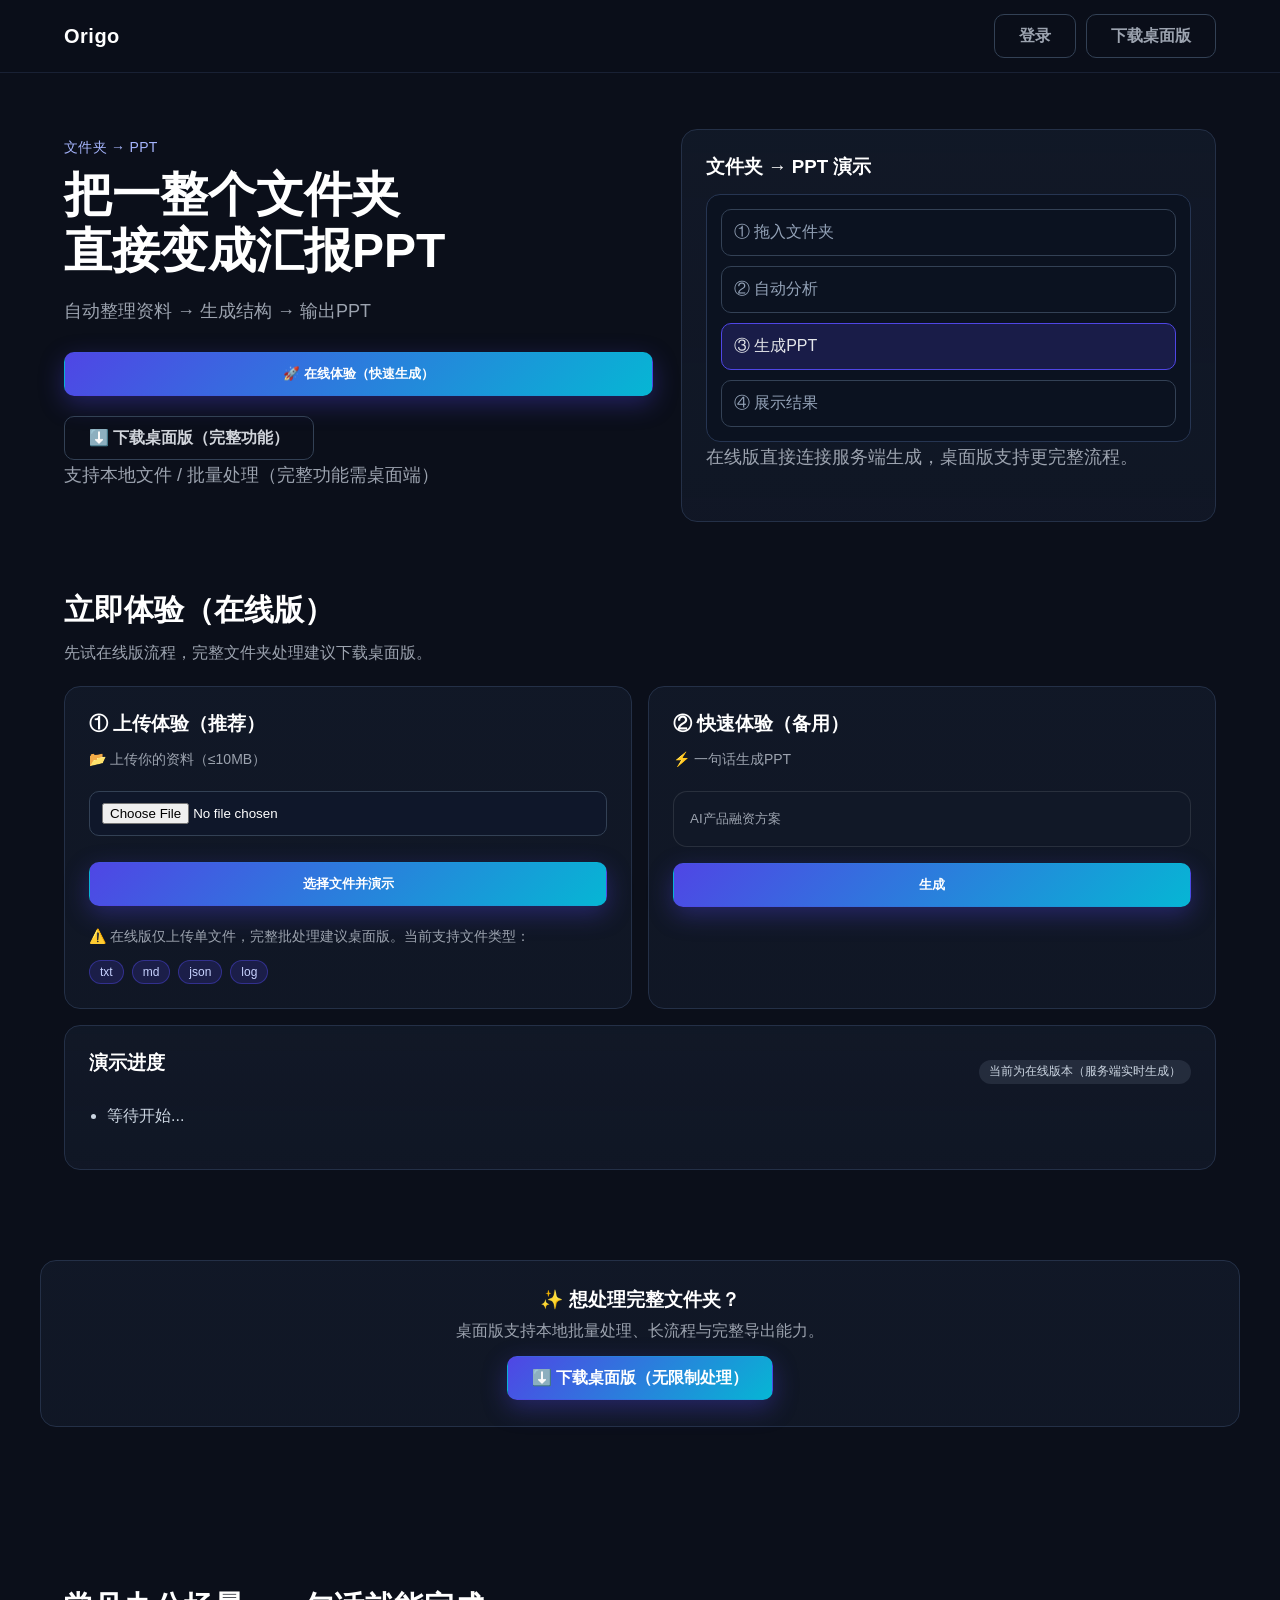
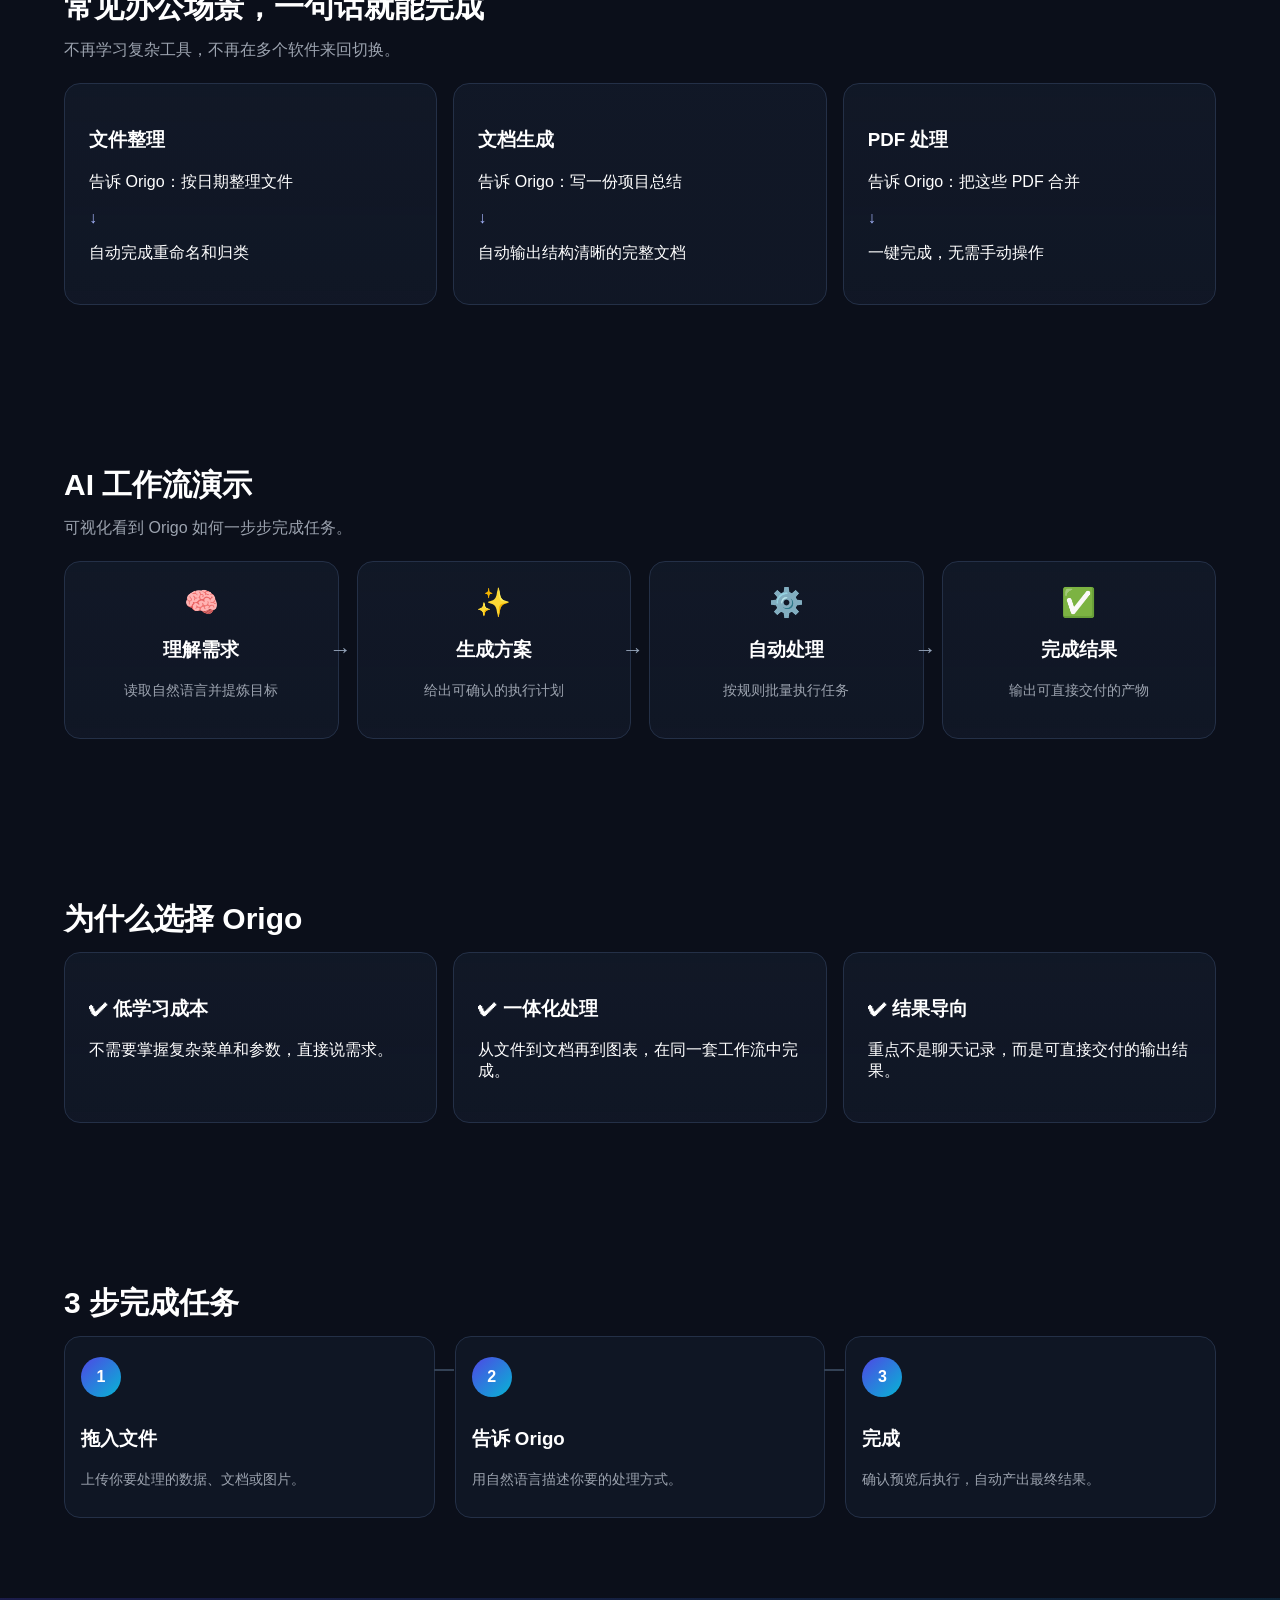
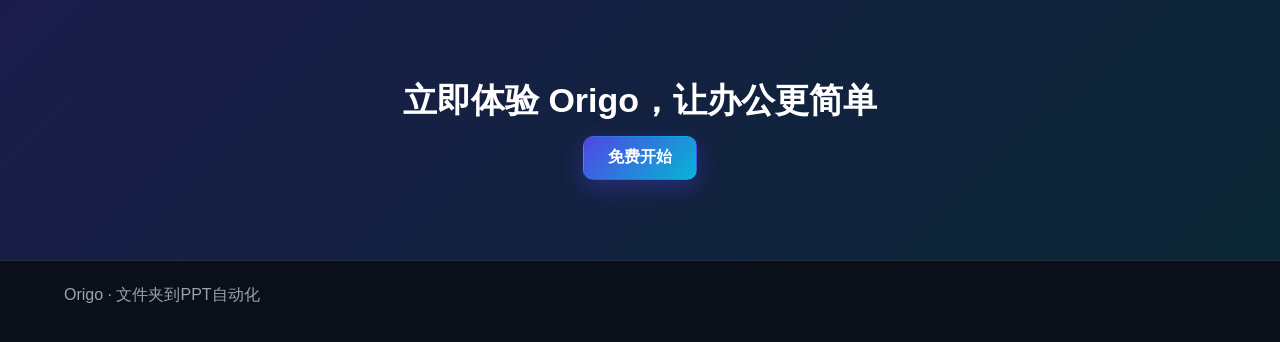
==== web/index.html @ 2d52bfe7 "推送 到根目录" ====
<!doctype html>
<html lang="zh-CN">
<head>
    <meta charset="UTF-8" />
    <meta name="viewport" content="width=device-width, initial-scale=1.0" />
    <title>Origo OS - 文件夹直接变PPT</title>
    <link rel="stylesheet" href="styles.css" />
    <script src="app.js"></script>
</head>
<body id="page-top" class="landing">
    <nav class="site-nav">
        <div class="container nav-simple">
            <h2 class="brand">Origo</h2>
            <div class="nav-links" id="nav-auth-slot"></div>
        </div>
    </nav>

    <section class="hero hero-focus">
        <div class="container hero-grid">
            <div class="hero-copy">
                <p class="hero-kicker">文件夹 → PPT</p>
                <h1>把一整个文件夹<br />直接变成汇报PPT</h1>
                <p class="hero-sub">自动整理资料 → 生成结构 → 输出PPT</p>
                <div class="hero-actions">
                    <button id="hero-online-btn" class="btn btn-primary" type="button">🚀 在线体验（快速生成）</button>
                    <a class="btn btn-secondary" href="#" id="desktop-download-link">⬇️ 下载桌面版（完整功能）</a>
                </div>
                <p class="hero-tip">支持本地文件 / 批量处理（完整功能需桌面端）</p>
            </div>

            <div class="card demo-video-card">
                <h3>文件夹 → PPT 演示</h3>
                <div class="video-mock" id="demo-video-mock">
                    <div class="video-step active">① 拖入文件夹</div>
                    <div class="video-step">② 自动分析</div>
                    <div class="video-step">③ 生成PPT</div>
                    <div class="video-step">④ 展示结果</div>
                </div>
                <p class="muted">在线版直接连接服务端生成，桌面版支持更完整流程。</p>
            </div>
        </div>
    </section>

    <section id="online-demo" class="online-demo">
        <div class="container">
            <h2 class="section-title">立即体验（在线版）</h2>
            <p class="section-sub">先试在线版流程，完整文件夹处理建议下载桌面版。</p>

            <div class="grid-2">
                <article class="card demo-entry-card">
                    <h3>① 上传体验（推荐）</h3>
                    <p class="muted">📂 上传你的资料（≤10MB）</p>
                    <div class="upload-row">
                        <input id="demo-file" type="file" accept=".txt,.md,.json,.log" />
                        <button id="demo-upload-run" class="btn btn-primary" type="button">选择文件并演示</button>
                    </div>
                    <p class="muted">⚠️ 在线版仅上传单文件，完整批处理建议桌面版。当前支持文件类型：</p>
                    <div class="support-tags" aria-label="在线版支持文件类型">
                        <span class="support-tag">txt</span>
                        <span class="support-tag">md</span>
                        <span class="support-tag">json</span>
                        <span class="support-tag">log</span>
                    </div>
                </article>

                <article class="card demo-entry-card">
                    <h3>② 快速体验（备用）</h3>
                    <p class="muted">⚡ 一句话生成PPT</p>
                    <input id="demo-input" class="ai-input" placeholder="AI产品融资方案" />
                    <button id="demo-start" class="btn btn-primary" type="button">生成</button>
                </article>
            </div>

            <article class="card process-card">
                <div class="process-head">
                    <h3>演示进度</h3>
                    <span class="demo-badge">当前为在线版本（服务端实时生成）</span>
                </div>
                <ul id="demo-progress-list" class="progress-list">
                    <li>等待开始...</li>
                </ul>
                <div id="demo-result" class="demo-result hidden"></div>
                <div class="demo-actions">
                    <button id="demo-retry" class="btn btn-secondary hidden" type="button">重新生成</button>
                    <a id="demo-download" class="btn btn-primary hidden" href="#">下载</a>
                    <a id="demo-edit" class="btn btn-secondary hidden" href="/dashboard">继续编辑</a>
                </div>
            </article>
        </div>
    </section>

    <section class="trust-note">
        <div class="container card trust-card">
            <h3>✨ 想处理完整文件夹？</h3>
            <p>桌面版支持本地批量处理、长流程与完整导出能力。</p>
            <a class="btn btn-primary" href="#" id="desktop-download-cta">⬇️ 下载桌面版（无限制处理）</a>
        </div>
    </section>

    <section id="scenes">
        <div class="container">
            <h2 class="section-title">常见办公场景，一句话就能完成</h2>
            <p class="section-sub">不再学习复杂工具，不再在多个软件来回切换。</p>
            <div class="grid-3">
                <article class="card scene-card">
                    <h3>文件整理</h3>
                    <p>告诉 Origo：按日期整理文件</p>
                    <p class="scene-step">↓</p>
                    <p>自动完成重命名和归类</p>
                </article>
                <article class="card scene-card">
                    <h3>文档生成</h3>
                    <p>告诉 Origo：写一份项目总结</p>
                    <p class="scene-step">↓</p>
                    <p>自动输出结构清晰的完整文档</p>
                </article>
                <article class="card scene-card">
                    <h3>PDF 处理</h3>
                    <p>告诉 Origo：把这些 PDF 合并</p>
                    <p class="scene-step">↓</p>
                    <p>一键完成，无需手动操作</p>
                </article>
            </div>
        </div>
    </section>

    <section id="ai-demo">
        <div class="container">
            <h2 class="section-title">AI 工作流演示</h2>
            <p class="section-sub">可视化看到 Origo 如何一步步完成任务。</p>
            <div class="workflow-line">
                <article class="card wf-node">
                    <div class="wf-icon">🧠</div>
                    <h3>理解需求</h3>
                    <p class="muted">读取自然语言并提炼目标</p>
                </article>
                <article class="card wf-node">
                    <div class="wf-icon">✨</div>
                    <h3>生成方案</h3>
                    <p class="muted">给出可确认的执行计划</p>
                </article>
                <article class="card wf-node">
                    <div class="wf-icon">⚙️</div>
                    <h3>自动处理</h3>
                    <p class="muted">按规则批量执行任务</p>
                </article>
                <article class="card wf-node">
                    <div class="wf-icon">✅</div>
                    <h3>完成结果</h3>
                    <p class="muted">输出可直接交付的产物</p>
                </article>
            </div>
        </div>
    </section>

    <section id="advantages">
        <div class="container">
            <h2 class="section-title">为什么选择 Origo</h2>
            <div class="grid-3">
                <article class="card feature-card">
                    <h3>✔ 低学习成本</h3>
                    <p>不需要掌握复杂菜单和参数，直接说需求。</p>
                </article>
                <article class="card feature-card">
                    <h3>✔ 一体化处理</h3>
                    <p>从文件到文档再到图表，在同一套工作流中完成。</p>
                </article>
                <article class="card feature-card">
                    <h3>✔ 结果导向</h3>
                    <p>重点不是聊天记录，而是可直接交付的输出结果。</p>
                </article>
            </div>
        </div>
    </section>

    <section id="workflow">
        <div class="container">
            <h2 class="section-title">3 步完成任务</h2>
            <div class="steps-timeline">
                <div class="time-step">
                    <div class="step-dot">1</div>
                    <h3>拖入文件</h3>
                    <p class="muted">上传你要处理的数据、文档或图片。</p>
                </div>
                <div class="time-step">
                    <div class="step-dot">2</div>
                    <h3>告诉 Origo</h3>
                    <p class="muted">用自然语言描述你要的处理方式。</p>
                </div>
                <div class="time-step">
                    <div class="step-dot">3</div>
                    <h3>完成</h3>
                    <p class="muted">确认预览后执行，自动产出最终结果。</p>
                </div>
            </div>
        </div>
    </section>

    <section class="cta">
        <div class="container">
            <h2>立即体验 Origo，让办公更简单</h2>
            <a class="btn btn-primary" href="/register">免费开始</a>
        </div>
    </section>

    <footer id="footer">
        <div class="container">
            <div>Origo · 文件夹到PPT自动化</div>
        </div>
    </footer>

    <script>
        window.addEventListener("DOMContentLoaded", initLandingDemo);
    </script>
</body>
</html>
---- web/styles.css ----
:root {
    --color-primary: #4f46e5;
    --color-secondary: #06b6d4;
    --bg-main: #0b0f1a;
    --bg-card: #111827;
    --bg-soft: #161f33;
    --border: #243047;
    --text-main: #ffffff;
    --text-secondary: #9ca3af;
    --ok: #34d399;
    --warn: #f59e0b;
}

* {
    box-sizing: border-box;
    font-family: "Microsoft YaHei UI", "Microsoft YaHei", Arial, sans-serif;
}

body {
    margin: 0;
    background: radial-gradient(1200px 480px at 70% -10%, rgba(79, 70, 229, 0.24), transparent 70%), var(--bg-main);
    color: var(--text-main);
}

a {
    color: #c4b5fd;
}

.container {
    max-width: 1200px;
    margin: 0 auto;
    padding: 0 24px;
}

.site-nav {
    position: relative;
    z-index: 10;
    background: #0f172a;
    border-bottom: 1px solid #243047;
}

body.landing .site-nav {
    position: sticky;
    top: 0;
    z-index: 20;
    backdrop-filter: blur(8px);
    background: rgba(11, 15, 26, 0.7);
    border-bottom: 1px solid rgba(36, 48, 71, 0.6);
}

.site-nav .container {
    min-height: 72px;
    display: flex;
    align-items: center;
    justify-content: space-between;
}

.brand {
    margin: 0;
    font-size: 20px;
    letter-spacing: 0.5px;
}

.nav-links {
    display: flex;
    gap: 16px;
    align-items: center;
}

.nav-auth-user-dropdown {
    position: relative;
    display: inline-flex;
}

.nav-auth-user-dropdown .nav-auth-name {
    min-width: 104px;
}

.nav-auth-menu {
    position: absolute;
    top: calc(100% + 6px);
    right: 0;
    min-width: 132px;
    padding: 6px;
    border-radius: 10px;
    border: 1px solid #334155;
    background: #0f172a;
    box-shadow: 0 10px 26px rgba(0, 0, 0, 0.35);
    display: none;
    z-index: 40;
}

.nav-auth-user-dropdown.open .nav-auth-menu {
    display: block;
}

.nav-auth-menu-item {
    display: block;
    padding: 8px 10px;
    border-radius: 8px;
    color: #d1d5db;
    text-decoration: none;
    font-size: 13px;
}

.nav-auth-menu-item:hover {
    background: #1f2937;
    color: #f8fafc;
}

.nav-auth-menu-item.danger {
    color: #fca5a5;
}

.nav-auth-menu-item.danger:hover {
    background: #3f1d1d;
    color: #fecaca;
}

.nav-links a {
    text-decoration: none;
    color: var(--text-secondary);
}

.nav-links a:hover {
    color: #ddd6fe;
}

.btn {
    display: inline-flex;
    align-items: center;
    justify-content: center;
    border-radius: 12px;
    height: 48px;
    padding: 0 24px;
    font-weight: 600;
    border: 1px solid transparent;
    text-decoration: none;
    cursor: pointer;
}

.btn-primary {
    color: #fff;
    background: linear-gradient(135deg, var(--color-primary), var(--color-secondary));
    box-shadow: 0 8px 24px rgba(79, 70, 229, 0.35);
}

.btn-primary:hover {
    filter: brightness(1.08);
}

.btn-secondary {
    background: transparent;
    border-color: #334155;
    color: #d1d5db;
}

section {
    padding: 80px 0;
}

.hero {
    padding-top: 76px;
    min-height: 760px;
}

.hero-grid {
    display: grid;
    gap: 28px;
    grid-template-columns: 1.1fr 1fr;
    align-items: center;
}

.hero h1 {
    margin: 0 0 18px;
    font-size: clamp(30px, 5vw, 48px);
    line-height: 1.15;
}

.hero p {
    margin: 0 0 24px;
    color: var(--text-secondary);
    font-size: 18px;
    line-height: 1.7;
}

.hero-actions {
    display: flex;
    gap: 12px;
    flex-wrap: wrap;
}

.card {
    background: linear-gradient(180deg, rgba(17, 24, 39, 0.96), rgba(17, 24, 39, 0.86));
    border: 1px solid var(--border);
    border-radius: 16px;
    padding: 24px;
}

.ai-panel {
    background: linear-gradient(165deg, rgba(79, 70, 229, 0.12), rgba(6, 182, 212, 0.08));
    box-shadow: 0 20px 60px rgba(0, 0, 0, 0.5);
    min-height: 420px;
    max-width: 560px;
    padding: 20px;
}

.ai-panel-head {
    display: flex;
    justify-content: space-between;
    align-items: center;
    min-height: 32px;
    margin-bottom: 12px;
}

.ai-panel-title {
    color: var(--text-secondary);
    font-size: 14px;
}

.tag-ai {
    display: inline-flex;
    height: 24px;
    align-items: center;
    border-radius: 999px;
    padding: 0 10px;
    background: rgba(79, 70, 229, 0.15);
    color: #a5b4fc;
    font-size: 12px;
    font-weight: 700;
}

.ai-flow {
    margin-top: 14px;
    display: grid;
    gap: 12px;
}

.hidden {
    display: none !important;
}

.chat-user,
.chat-ai {
    padding: 10px 14px;
    border-radius: 12px;
    font-size: 14px;
}

.chat-user {
    justify-self: end;
    max-width: 72%;
    background: #4f46e5;
    color: #fff;
}

.chat-ai {
    background: #1f2937;
    color: #fff;
}

.bubble {
    border-radius: 12px;
    padding: 10px 12px;
    background: var(--bg-soft);
    border: 1px solid #253352;
    color: #dbeafe;
    font-size: 14px;
}

.hero-run-btn {
    width: 100%;
    height: 40px;
    border-radius: 10px;
    margin: 4px 0 0;
}
.hero-run-btn.secondary {
    background: #334155;
}

.demo-examples {
    display: flex;
    flex-wrap: wrap;
    gap: 8px;
}

.ex-chip {
    width: auto;
    height: 30px;
    margin: 0;
    padding: 0 10px;
    border-radius: 999px;
    background: rgba(79, 70, 229, 0.16);
    border: 1px solid rgba(79, 70, 229, 0.4);
    color: #c7d2fe;
    font-size: 12px;
}

.ex-chip:hover {
    background: rgba(79, 70, 229, 0.26);
}

.typing {
    overflow: hidden;
    white-space: nowrap;
    border-right: 2px solid #fff;
    animation: typing 2.2s steps(30, end), blink 0.8s infinite;
}

.thinking-dots {
    display: inline-flex;
    gap: 6px;
    padding: 0 2px;
}

.thinking-dots span {
    width: 6px;
    height: 6px;
    border-radius: 50%;
    background: #93c5fd;
    animation: dot 1.2s infinite ease-in-out;
}

.thinking-dots span:nth-child(2) { animation-delay: 0.15s; }
.thinking-dots span:nth-child(3) { animation-delay: 0.3s; }

@keyframes dot {
    0%, 80%, 100% { transform: translateY(0); opacity: 0.35; }
    40% { transform: translateY(-4px); opacity: 1; }
}

.preview {
    margin-top: 4px;
    padding: 16px;
    border-radius: 12px;
    background: #0b1220;
    border: 1px solid #1f2a44;
    font-size: 13px;
    color: #e5e7eb;
}

.preview mark {
    color: #67e8f9;
    background: transparent;
    font-weight: 700;
}

.status-rail {
    display: flex;
    flex-wrap: wrap;
    gap: 8px;
}

.status-pill {
    display: inline-flex;
    align-items: center;
    height: 24px;
    border-radius: 999px;
    padding: 0 10px;
    background: rgba(30, 41, 59, 0.7);
    border: 1px solid #334155;
    color: #94a3b8;
    font-size: 12px;
}

.status-pill.active {
    color: #dbeafe;
    border-color: #60a5fa;
    background: rgba(37, 99, 235, 0.2);
}

.ai-input {
    height: 56px;
    border-radius: 14px;
    padding: 0 16px;
    background: #111827;
    border: 1px solid rgba(255, 255, 255, 0.1);
    color: #fff;
}

.ai-input::placeholder {
    color: #9ca3af;
}

@keyframes typing {
    from { width: 0; }
    to { width: 100%; }
}

@keyframes blink {
    50% { border-color: transparent; }
}

.section-title {
    margin: 0 0 12px;
    font-size: 30px;
}

.section-sub {
    margin: 0 0 22px;
    color: var(--text-secondary);
}

.grid-3 {
    display: grid;
    gap: 16px;
    grid-template-columns: repeat(3, minmax(0, 1fr));
}

.scene-card:hover,
.feature-card:hover {
    transform: translateY(-4px);
    box-shadow: 0 12px 40px rgba(79, 70, 229, 0.4);
}

.scene-card,
.feature-card {
    transition: transform 0.25s ease, box-shadow 0.25s ease;
}

.scene-step {
    color: #a5b4fc;
    font-weight: 700;
    margin: 8px 0;
}

.workflow-line {
    display: grid;
    grid-template-columns: repeat(4, minmax(0, 1fr));
    gap: 18px;
}

.wf-node {
    text-align: center;
    position: relative;
}

.wf-node:not(:last-child)::after {
    content: "→";
    position: absolute;
    right: -14px;
    top: 50%;
    transform: translateY(-50%);
    color: #94a3b8;
    font-size: 22px;
}

.wf-icon {
    font-size: 28px;
    margin-bottom: 10px;
}

.steps-timeline {
    display: grid;
    grid-template-columns: repeat(3, minmax(0, 1fr));
    gap: 20px;
}

.time-step {
    position: relative;
    padding: 20px 16px 14px;
    border: 1px solid var(--border);
    border-radius: 16px;
    background: rgba(17, 24, 39, 0.82);
}

.time-step:not(:last-child)::after {
    content: "";
    position: absolute;
    right: -20px;
    top: 32px;
    width: 20px;
    height: 2px;
    background: #334155;
}

.step-dot {
    width: 40px;
    height: 40px;
    border-radius: 50%;
    display: inline-flex;
    align-items: center;
    justify-content: center;
    font-weight: 700;
    margin-bottom: 10px;
    background: linear-gradient(135deg, var(--color-primary), var(--color-secondary));
    color: #fff;
}

.cta {
    text-align: center;
    padding-bottom: 80px;
    background: linear-gradient(135deg, rgba(79, 70, 229, 0.24), rgba(6, 182, 212, 0.14));
}

.cta h2 {
    margin: 0 0 12px;
    font-size: 34px;
}

.muted {
    color: var(--text-secondary);
    font-size: 14px;
}

.ok { color: var(--ok); }
.warn { color: var(--warn); }

.form-wrap {
    max-width: 480px;
    margin: 72px auto;
}

input, button {
    width: 100%;
    padding: 11px 12px;
    margin: 8px 0;
    border-radius: 10px;
}

input {
    border: 1px solid #334155;
    background: #0f172a;
    color: #fff;
}

button {
    background: linear-gradient(135deg, var(--color-primary), var(--color-secondary));
    color: #fff;
    border: none;
    cursor: pointer;
    font-weight: 700;
}

button.secondary {
    background: #334155;
}

footer {
    border-top: 1px solid rgba(51, 65, 85, 0.6);
    padding: 24px 0 36px;
    color: var(--text-secondary);
}

@media (max-width: 920px) {
    .hero-grid,
    .grid-3,
    .workflow-line,
    .steps-timeline {
        grid-template-columns: 1fr;
    }
    .wf-node:not(:last-child)::after,
    .time-step:not(:last-child)::after {
        content: none;
    }
    .site-nav .container {
        flex-direction: column;
        gap: 8px;
        padding-top: 10px;
        padding-bottom: 10px;
    }
}

/* ---------- 官网改版（文件夹 -> PPT） ---------- */
.nav-simple .nav-links {
    gap: 10px;
}

.hero.hero-focus {
    min-height: auto;
    padding-top: 56px;
    padding-bottom: 40px;
}

.hero-copy .hero-kicker {
    color: #a5b4fc;
    font-size: 14px;
    margin-bottom: 8px;
    letter-spacing: 0.3px;
}

.hero-copy .hero-sub {
    margin-bottom: 18px;
}

.hero-tip {
    margin-top: 12px;
    color: var(--text-secondary);
    font-size: 14px;
}

.btn {
    height: 44px;
    border-radius: 10px;
    transition: transform 0.2s ease, filter 0.2s ease, box-shadow 0.2s ease;
}

.btn:hover {
    transform: translateY(-1px);
}

.demo-video-card h3 {
    margin-top: 0;
    margin-bottom: 14px;
}

.video-mock {
    min-height: 220px;
    border: 1px solid #263552;
    border-radius: 14px;
    background: #0b1220;
    padding: 14px;
    display: grid;
    gap: 10px;
}

.video-step {
    border: 1px solid #334155;
    border-radius: 10px;
    padding: 12px;
    color: #94a3b8;
    transition: all 0.25s ease;
}

.video-step.active {
    border-color: #4f46e5;
    background: rgba(79, 70, 229, 0.2);
    color: #e5e7eb;
}

.online-demo {
    padding-top: 28px;
}

.grid-2 {
    display: grid;
    grid-template-columns: repeat(2, minmax(0, 1fr));
    gap: 16px;
    margin-bottom: 16px;
}

.demo-entry-card h3 {
    margin-top: 0;
    margin-bottom: 10px;
}

.upload-row {
    display: grid;
    gap: 10px;
}

.captcha-row {
    display: grid;
    grid-template-columns: 1fr 128px;
    gap: 8px;
    align-items: center;
}

.captcha-refresh {
    height: 44px;
    margin: 8px 0;
    padding: 0 8px;
    font-size: 13px;
}

.captcha-code-wrap {
    margin: 2px 0 8px;
    display: flex;
    align-items: center;
    gap: 8px;
}

.captcha-label {
    font-size: 13px;
    color: #9ca3af;
}

.captcha-code {
    display: inline-flex;
    align-items: center;
    justify-content: center;
    min-width: 88px;
    height: 30px;
    padding: 0 10px;
    border-radius: 8px;
    border: 1px dashed #334155;
    background: #0b1220;
    color: #e5e7eb;
    font-weight: 700;
    letter-spacing: 2px;
    user-select: none;
}

.support-tags {
    display: flex;
    flex-wrap: wrap;
    gap: 8px;
    margin-top: 6px;
}

.support-tag {
    display: inline-flex;
    align-items: center;
    justify-content: center;
    height: 24px;
    padding: 0 10px;
    border-radius: 999px;
    font-size: 12px;
    color: #c7d2fe;
    background: rgba(79, 70, 229, 0.18);
    border: 1px solid rgba(79, 70, 229, 0.45);
}

.process-card h3 {
    margin-top: 0;
}

.process-head {
    display: flex;
    gap: 12px;
    align-items: center;
    justify-content: space-between;
}

.demo-badge {
    display: inline-flex;
    align-items: center;
    border-radius: 999px;
    padding: 2px 10px;
    height: 24px;
    background: rgba(148, 163, 184, 0.15);
    color: #cbd5e1;
    font-size: 12px;
}

.progress-list {
    margin: 8px 0 0;
    padding-left: 18px;
    color: #cbd5e1;
    line-height: 1.8;
}

.progress-list li.done {
    color: #34d399;
}

.progress-list li.active {
    color: #e5e7eb;
    font-weight: 700;
}

.progress-list li.error {
    color: #fca5a5;
}

.demo-result {
    margin-top: 12px;
    border: 1px solid #334155;
    border-radius: 10px;
    background: #0b1220;
    padding: 10px 12px;
    white-space: pre-line;
}

.demo-actions {
    margin-top: 14px;
    display: flex;
    gap: 10px;
    flex-wrap: wrap;
}

.demo-actions .btn {
    width: auto;
    min-width: 128px;
    padding: 0 14px;
}

.trust-note {
    padding-top: 10px;
}

.trust-card {
    text-align: center;
    padding: 26px;
}

.trust-card h3 {
    margin-top: 0;
    margin-bottom: 8px;
}

.trust-card p {
    margin-top: 0;
    margin-bottom: 14px;
    color: var(--text-secondary);
}

@media (max-width: 920px) {
    .grid-2 {
        grid-template-columns: 1fr;
    }
}
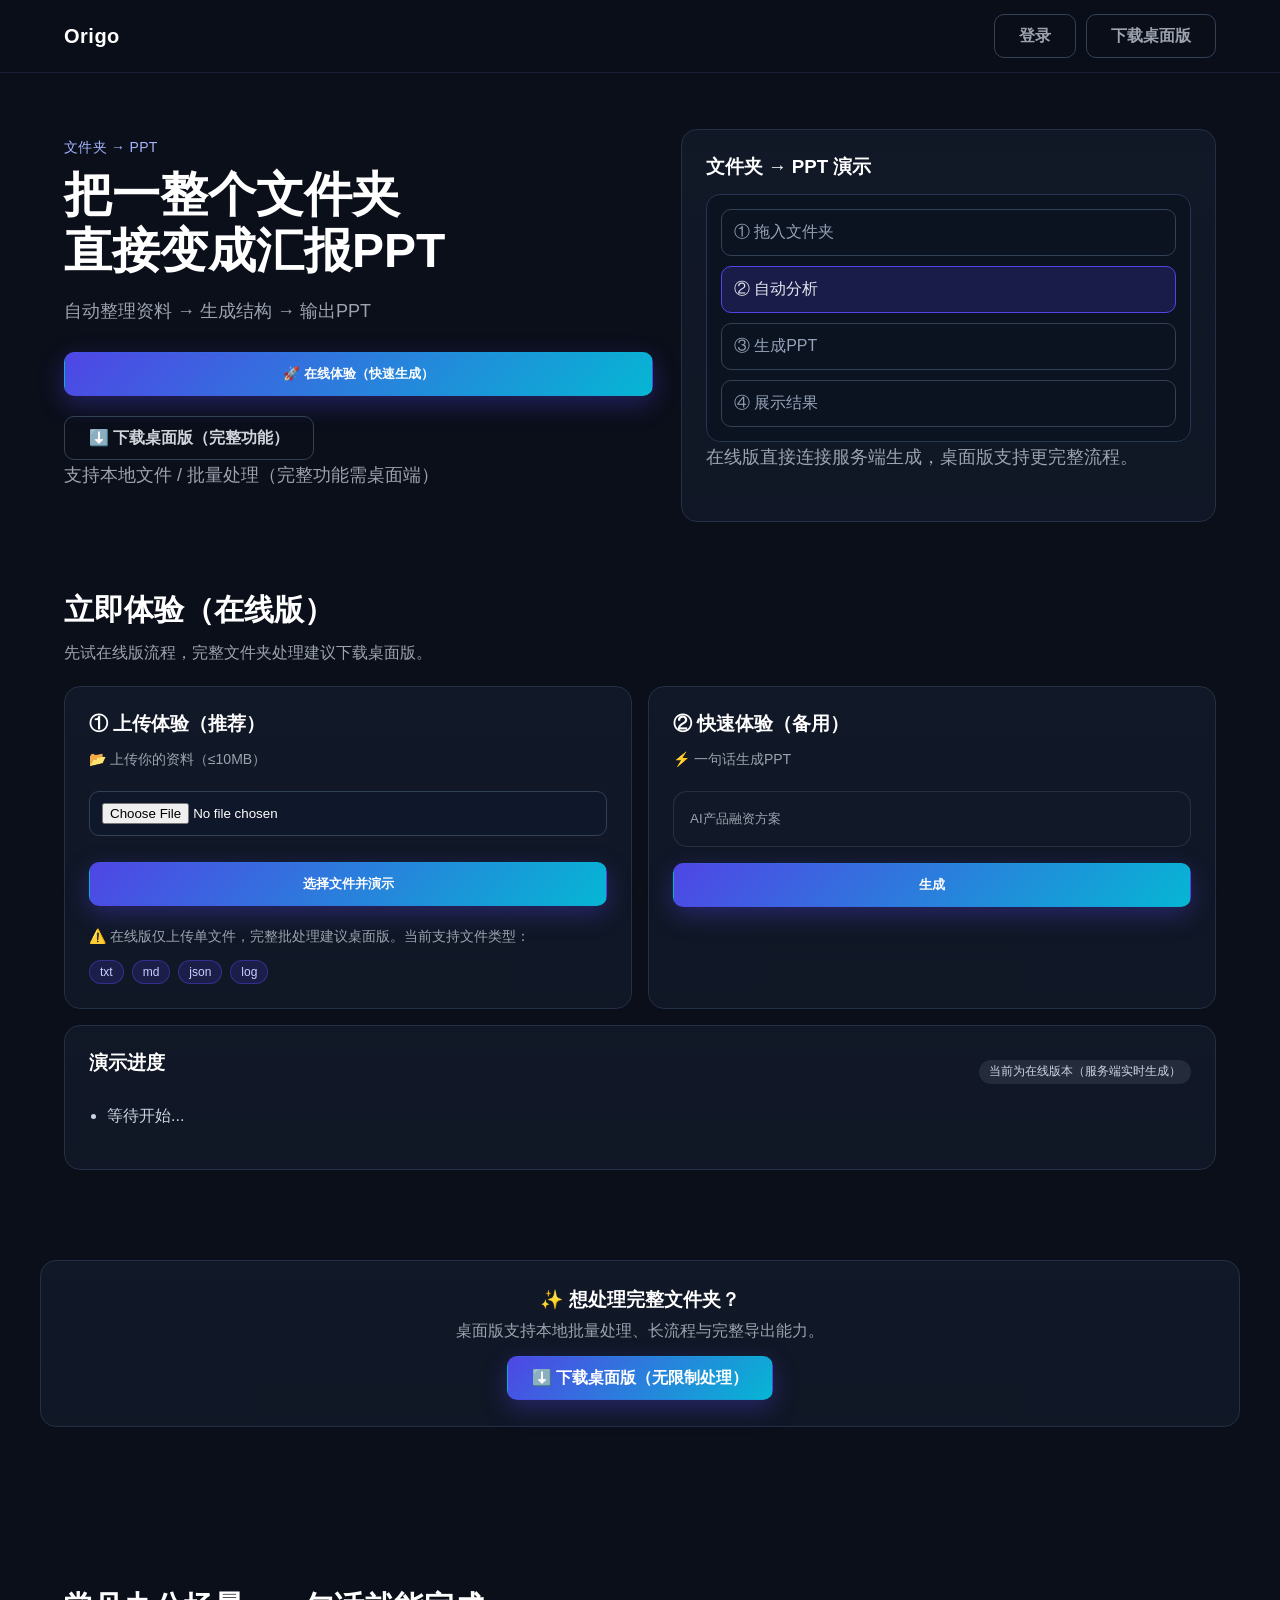
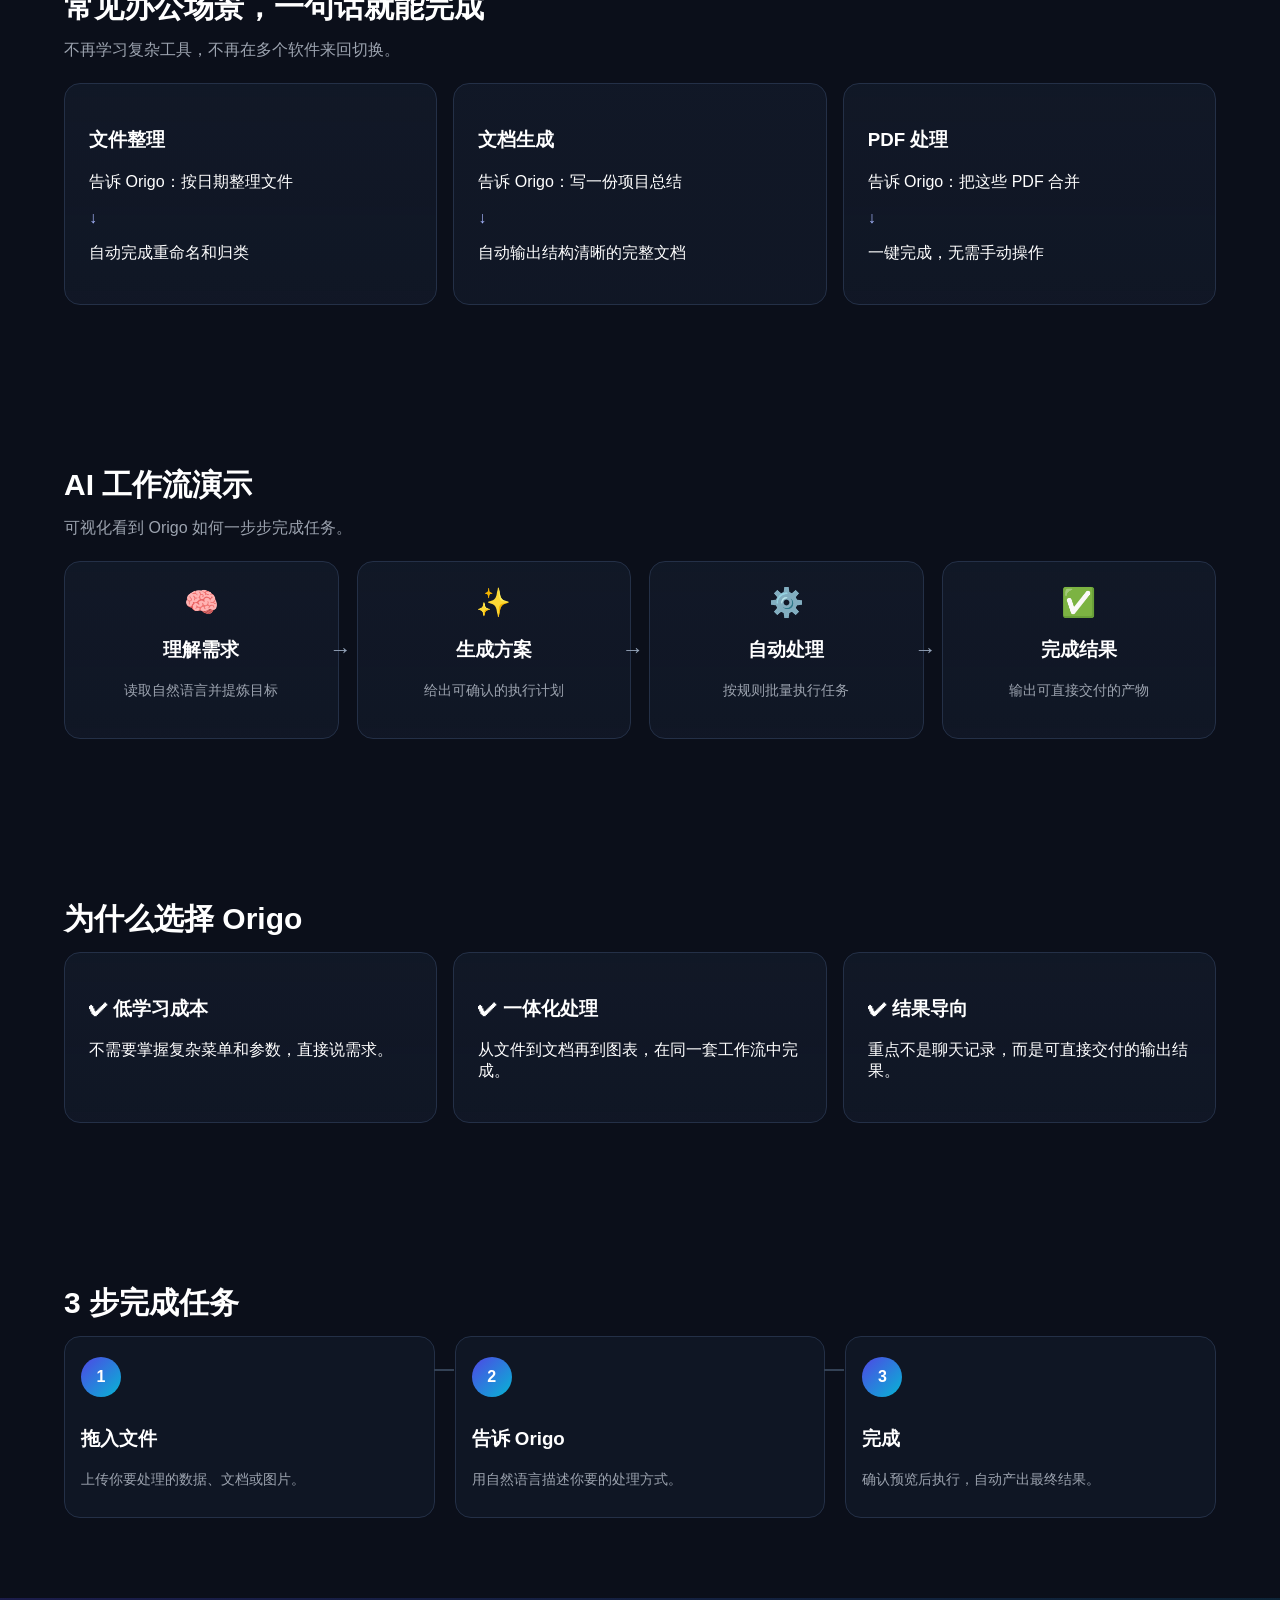
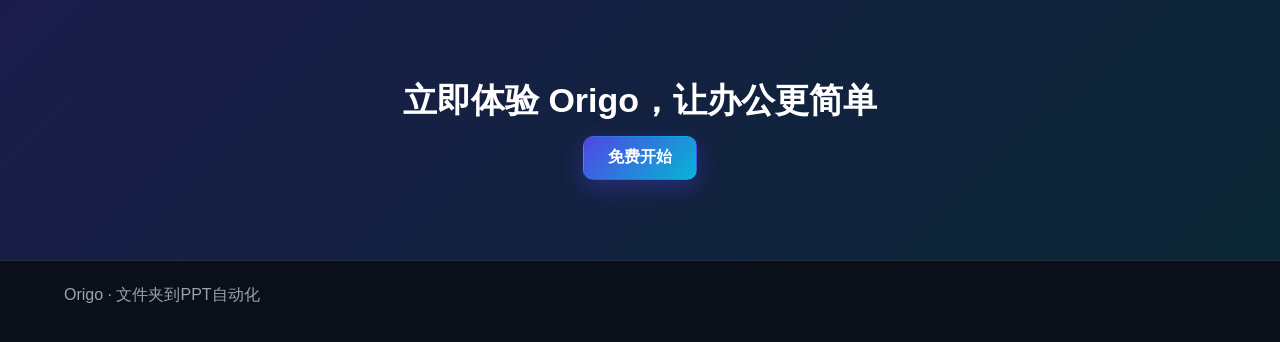
==== commit 2461d4da: "更新内容" ====
--- a/web/index.html
+++ b/web/index.html
@@ -199,7 +199,7 @@
     <section class="cta">
         <div class="container">
             <h2>立即体验 Origo，让办公更简单</h2>
-            <a class="btn btn-primary" href="/register">免费开始</a>
+            <a class="btn btn-primary" href="#">免费开始</a>
         </div>
     </section>
 
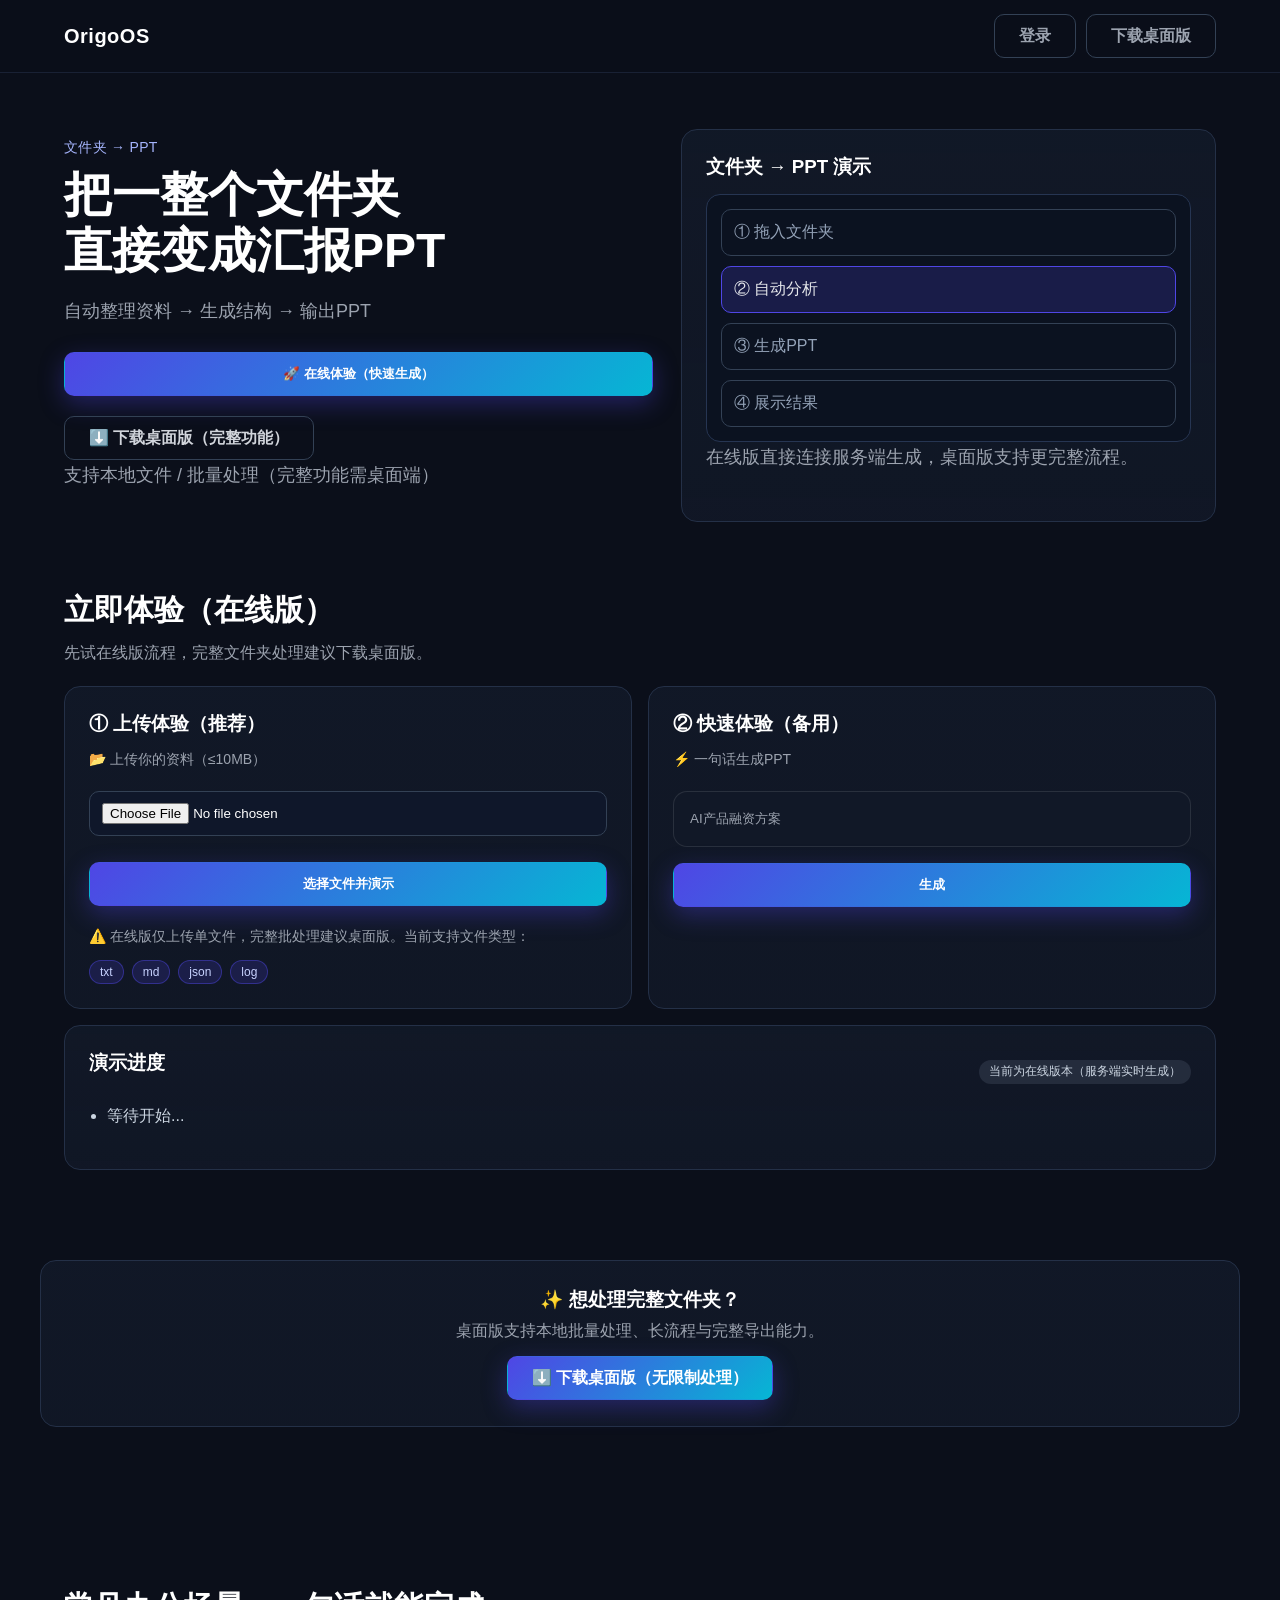
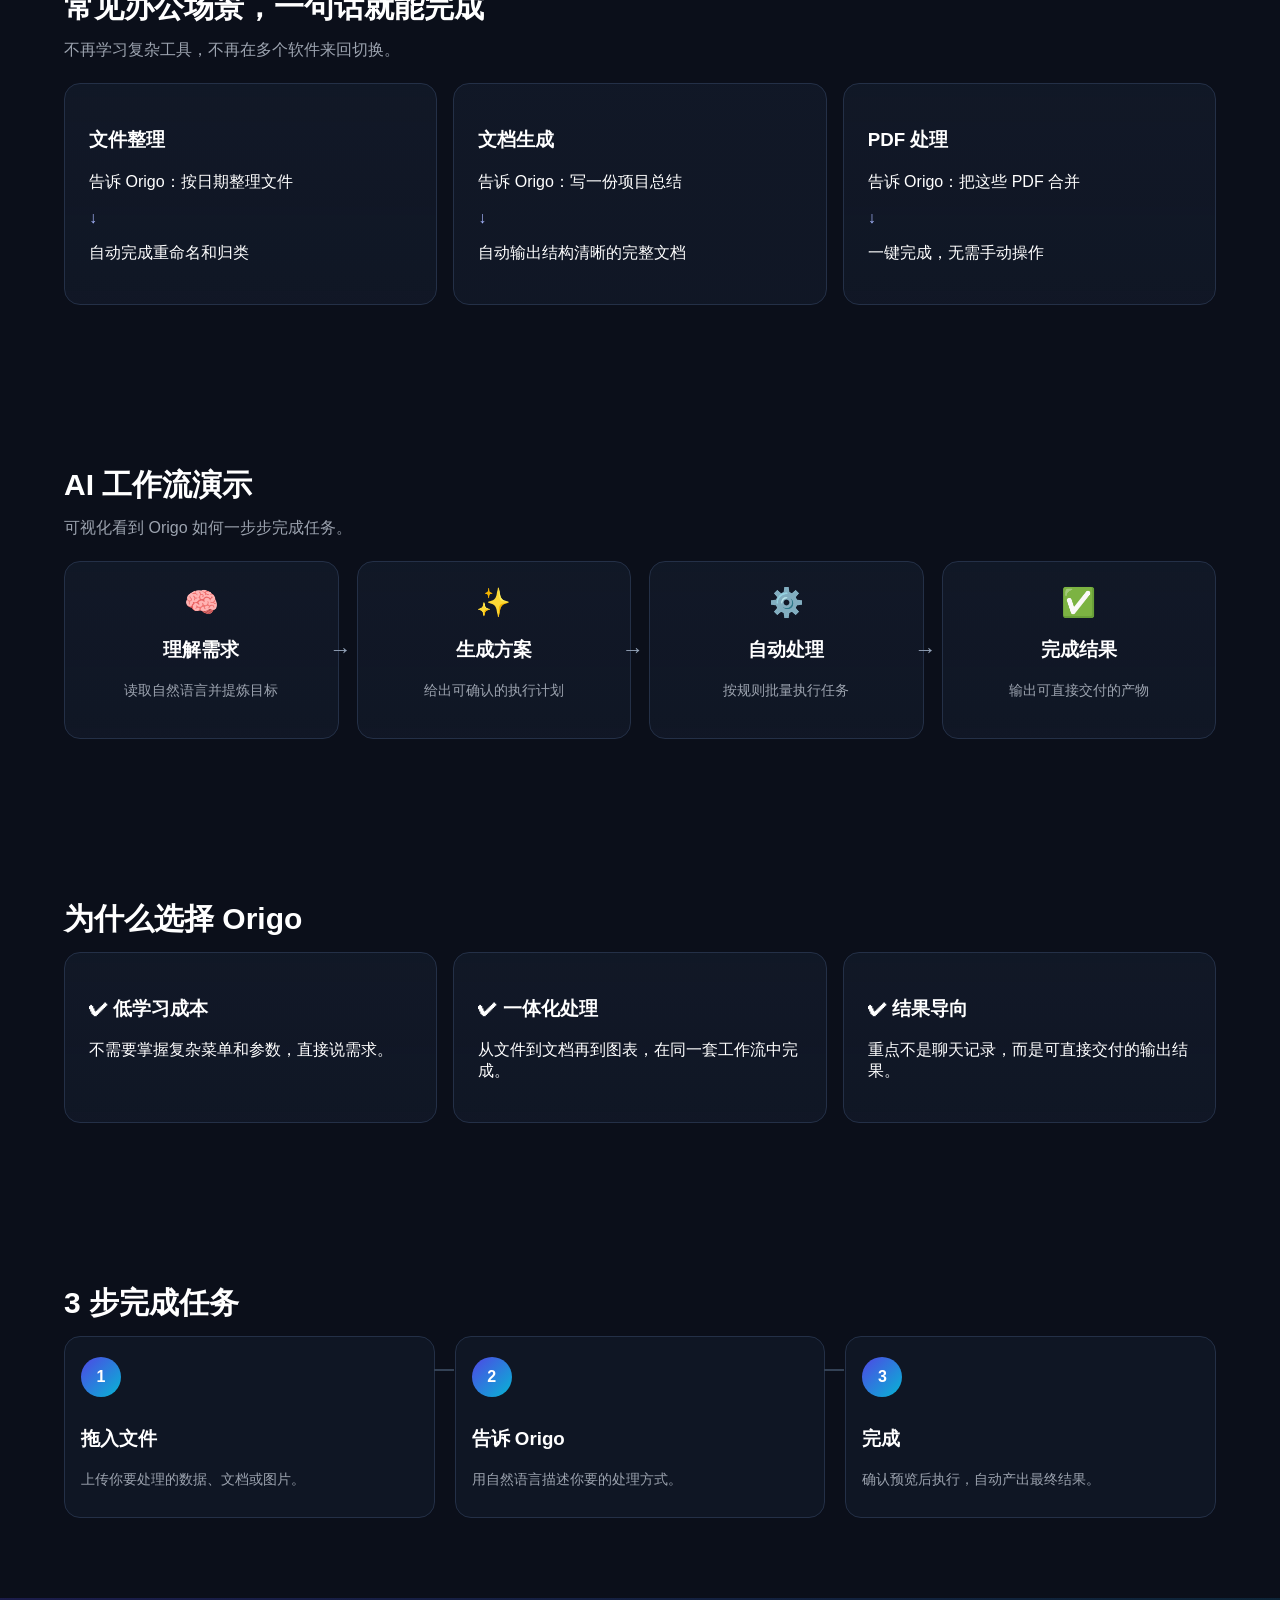
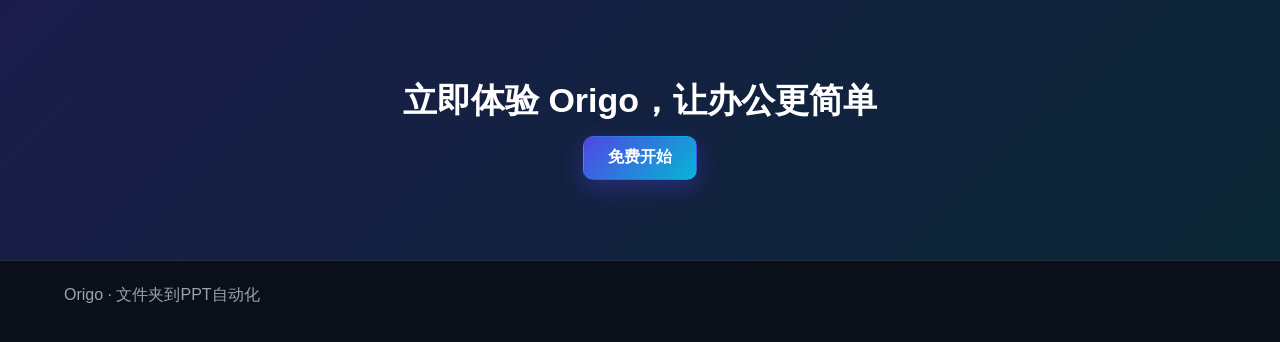
==== commit 02e31f73: "更新内容" ====
--- a/web/index.html
+++ b/web/index.html
@@ -10,7 +10,7 @@
 <body id="page-top" class="landing">
     <nav class="site-nav">
         <div class="container nav-simple">
-            <h2 class="brand">Origo</h2>
+            <h2 class="brand">OrigoOS</h2>
             <div class="nav-links" id="nav-auth-slot"></div>
         </div>
     </nav>
